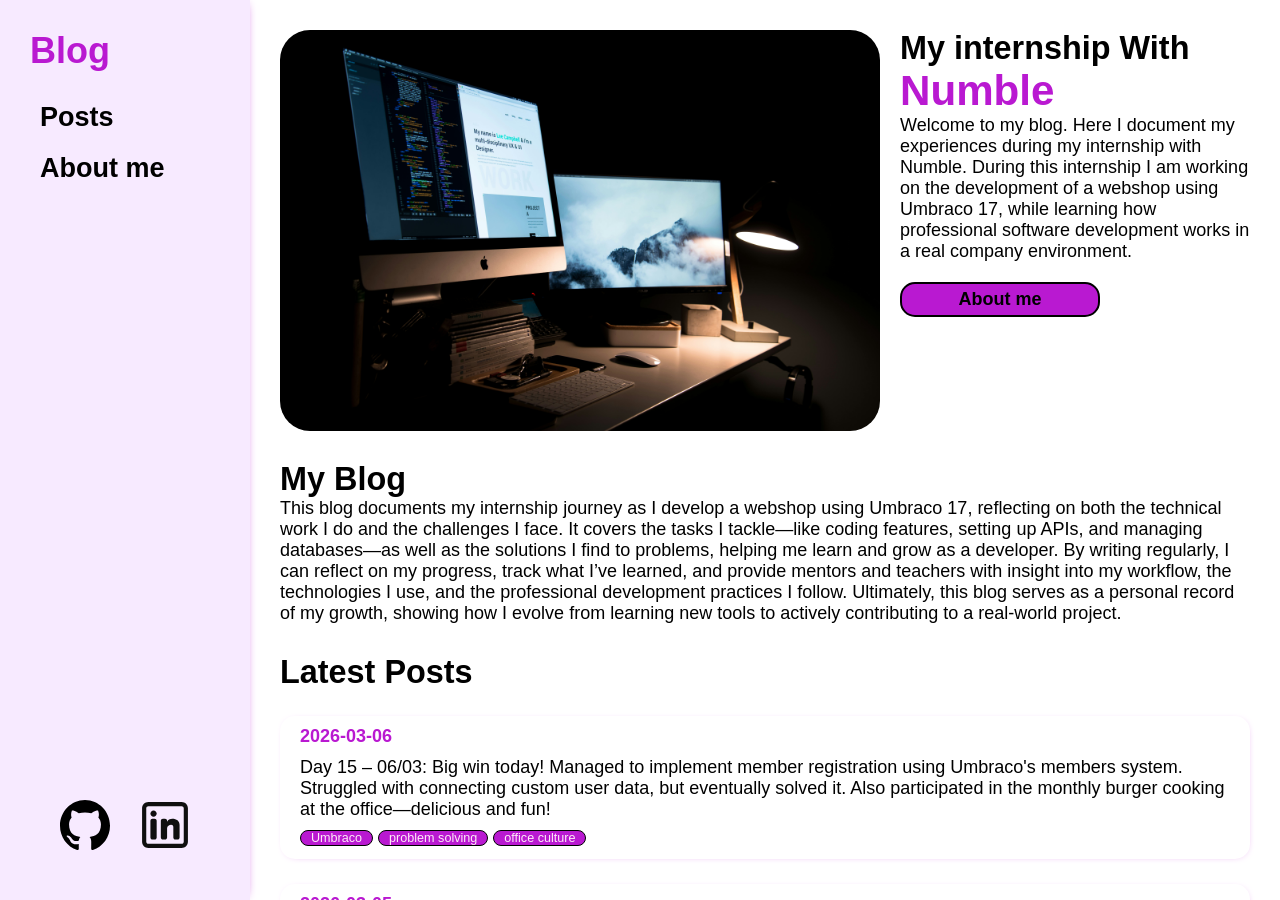
==== index.html @ bdcfe866 "initial commit" ====
<!DOCTYPE html>
<html lang="en">

<head>
    <meta charset="UTF-8">
    <meta name="viewport" content="width=device-width, initial-scale=1.0">
    <title>Blog</title>
    <link rel="stylesheet" href="css/styles.css">
</head>

<body>
    <div class="navbar container">
        <div>
            <a href="#" class="button-text">
                <h1>Blog</h1>
            </a>
        </div>
        <div class="nav-links">
            <a href="./blogPage.html">Posts</a>
            <a href="./about.html">About me</a>
        </div>

        <div class="socials">
            <a href="https://github.com/chr1s405" target="_blank">
                <div class="social-link">
                    <svg viewBox="0 0 20 20" version="1.1" xmlns="http://www.w3.org/2000/svg"
                        xmlns:xlink="http://www.w3.org/1999/xlink">
                        <g id="SVGRepo_bgCarrier" stroke-width="0"></g>
                        <g id="SVGRepo_tracerCarrier" stroke-linecap="round" stroke-linejoin="round"></g>
                        <g id="SVGRepo_iconCarrier">
                            <title>github [#142]</title>
                            <desc>Created with Sketch.</desc>
                            <defs> </defs>
                            <g id="Page-1" stroke="none" stroke-width="1" fill="none" fill-rule="evenodd">
                                <g id="Dribbble-Light-Preview" transform="translate(-140.000000, -7559.000000)"
                                    fill="#000000">
                                    <g id="icons" transform="translate(56.000000, 160.000000)">
                                        <path
                                            d="M94,7399 C99.523,7399 104,7403.59 104,7409.253 C104,7413.782 101.138,7417.624 97.167,7418.981 C96.66,7419.082 96.48,7418.762 96.48,7418.489 C96.48,7418.151 96.492,7417.047 96.492,7415.675 C96.492,7414.719 96.172,7414.095 95.813,7413.777 C98.04,7413.523 100.38,7412.656 100.38,7408.718 C100.38,7407.598 99.992,7406.684 99.35,7405.966 C99.454,7405.707 99.797,7404.664 99.252,7403.252 C99.252,7403.252 98.414,7402.977 96.505,7404.303 C95.706,7404.076 94.85,7403.962 94,7403.958 C93.15,7403.962 92.295,7404.076 91.497,7404.303 C89.586,7402.977 88.746,7403.252 88.746,7403.252 C88.203,7404.664 88.546,7405.707 88.649,7405.966 C88.01,7406.684 87.619,7407.598 87.619,7408.718 C87.619,7412.646 89.954,7413.526 92.175,7413.785 C91.889,7414.041 91.63,7414.493 91.54,7415.156 C90.97,7415.418 89.522,7415.871 88.63,7414.304 C88.63,7414.304 88.101,7413.319 87.097,7413.247 C87.097,7413.247 86.122,7413.234 87.029,7413.87 C87.029,7413.87 87.684,7414.185 88.139,7415.37 C88.139,7415.37 88.726,7417.2 91.508,7416.58 C91.513,7417.437 91.522,7418.245 91.522,7418.489 C91.522,7418.76 91.338,7419.077 90.839,7418.982 C86.865,7417.627 84,7413.783 84,7409.253 C84,7403.59 88.478,7399 94,7399"
                                            id="github-[#142]"> </path>
                                    </g>
                                </g>
                            </g>
                        </g>
                    </svg>
                </div>
            </a>
            <a href="https://www.linkedin.com/in/christian-mens-156444340" target="_blank">
                <div>
                    <svg viewBox="0 0 24 24" xmlns="http://www.w3.org/2000/svg">
                        <g id="SVGRepo_bgCarrier" stroke-width="0"></g>
                        <g id="SVGRepo_tracerCarrier" stroke-linecap="round" stroke-linejoin="round"></g>
                        <g id="SVGRepo_iconCarrier">
                            <path
                                d="M6.5 8C7.32843 8 8 7.32843 8 6.5C8 5.67157 7.32843 5 6.5 5C5.67157 5 5 5.67157 5 6.5C5 7.32843 5.67157 8 6.5 8Z"
                                fill="#0F0F0F"></path>
                            <path
                                d="M5 10C5 9.44772 5.44772 9 6 9H7C7.55228 9 8 9.44771 8 10V18C8 18.5523 7.55228 19 7 19H6C5.44772 19 5 18.5523 5 18V10Z"
                                fill="#0F0F0F"></path>
                            <path
                                d="M11 19H12C12.5523 19 13 18.5523 13 18V13.5C13 12 16 11 16 13V18.0004C16 18.5527 16.4477 19 17 19H18C18.5523 19 19 18.5523 19 18V12C19 10 17.5 9 15.5 9C13.5 9 13 10.5 13 10.5V10C13 9.44771 12.5523 9 12 9H11C10.4477 9 10 9.44772 10 10V18C10 18.5523 10.4477 19 11 19Z"
                                fill="#0F0F0F"></path>
                            <path fill-rule="evenodd" clip-rule="evenodd"
                                d="M20 1C21.6569 1 23 2.34315 23 4V20C23 21.6569 21.6569 23 20 23H4C2.34315 23 1 21.6569 1 20V4C1 2.34315 2.34315 1 4 1H20ZM20 3C20.5523 3 21 3.44772 21 4V20C21 20.5523 20.5523 21 20 21H4C3.44772 21 3 20.5523 3 20V4C3 3.44772 3.44772 3 4 3H20Z"
                                fill="#0F0F0F"></path>
                        </g>
                    </svg>
                </div>
            </a>
        </div>
    </div>
    <div class="page container">
        <div class="intro-area text-area">
            <img src="./assets/img/web-dev.jpg" />
            <h2>My internship With<br><Span>Numble</Span></h2>
            <p>Welcome to my blog. Here I document my experiences during my internship with Numble. During this
                internship I am working on the development of a webshop using Umbraco 17, while learning how
                professional software development works in a real company environment.
            </p>
            <a href="./about.html" class="button">About me</a>
        </div>
        <div class="container col">
            <div class="content-about-blog col">
                <h2>My Blog</h2>
                <p>
                    This blog documents my internship journey as I develop a webshop using Umbraco 17, reflecting on
                    both the technical work I do and the challenges I face. It covers the tasks I tackle—like coding
                    features, setting up APIs, and managing databases—as well as the solutions I find to problems,
                    helping me learn and grow as a developer. By writing regularly, I can reflect on my progress, track
                    what I’ve learned, and provide mentors and teachers with insight into my workflow, the technologies
                    I use, and the professional development practices I follow. Ultimately, this blog serves as a
                    personal record of my growth, showing how I evolve from learning new tools to actively contributing
                    to a real-world project.
                </p>
            </div>
            <div class="blog-items">
                <h2>Latest Posts</h2>
                <template id="blog-item-template">
                <div class="blog-item">
                    <div class="blog-item-header">
                        <h3 class="createdAt"></h3>
                    </div>
                    <div class="blog-item-content">
                        <p class="text"></p>
                    </div>
                    <div class="blog-item-buttons">
                        <div class="blog-item-tags">
                            <template id="blog-item-tags-template">
                                <span class="tag"></span>
                            </template>
                        </div>
                        <button class="button-text readMore" onclick="readMore(this)">read more</button>
                    </div>
                </div>
            </template>
            </div>
        </div>

    </div>

    <script>
        fetch("./data/posts.json")
            .then((res, err) => res.json())
            .then((posts, err) => {
                posts.slice(-3).reverse().forEach(post => CreatePost(post));
            })

        const blogPostContainer = document.querySelector(".blog-items");
        const blogPostTemplate = blogPostContainer.querySelector("#blog-item-template");
        const CreatePost = (post) => {
            const clone = blogPostTemplate.content.cloneNode(true);
            clone.querySelector(".createdAt").textContent = post.createdAt;
            clone.querySelector(".text").textContent = post.text;


            const tagContainer = clone.querySelector(".blog-item-tags")
            const tagTemplate = tagContainer.querySelector("#blog-item-tags-template")
            Array.from(post.tags).forEach(tag => {
                const tagClone = tagTemplate.content.cloneNode(true);
                tagClone.querySelector(".tag").textContent = tag.name;
                tagContainer.appendChild(tagClone);
            })

            const textContainer = clone.querySelector(".blog-item-content").querySelector("p");
            const readMoreBtn = clone.querySelector(".readMore");
            blogPostContainer.appendChild(clone)

            if (textContainer.scrollHeight <= textContainer.clientHeight) {
                readMoreBtn.style.display = "none";
            }
        }
        const readMore = (button) => {
            const container = button.parentNode.parentNode;
            container.classList.toggle("expand")
            const expanded = container.classList.contains("expand")
            button.innerText = expanded ? "read less" : "read more";
        }
    </script>
</body>

</html>
---- css/styles.css ----
:root {
    --main-background-color: #ffffff;
    --second-background-color: #9900ff15;
    --primary-color: #b919d1;
    --accent-color: color-mix(var(--primary-color) 65%, rgb(0, 0, 0));
    --border-color: #000;
    --soft-text-color: #ffecf9;
}

* {
    font-family: 'Segoe UI', Tahoma, Geneva, Verdana, sans-serif;
    font-size: 18px;
    margin: 0;
    padding: 0;
    box-sizing: border-box;
}

body {
    display: flex;
    flex-direction: column;
    display: grid;
    grid-template-columns: 250px 1fr;
    width: 100vw;
    height: 100vh;
    background-color: var(--main-background-color);
}

div {
    display: flex;
}

h1 {
    font-size: 2em;
    color: var(--primary-color);
}

h2 {
    font-size: 1.8em;
}

h3 {
    color: var(--primary-color);
}

h2 span {
    font-family: 'Lucida Sans', 'Lucida Sans Regular', 'Lucida Grande', 'Lucida Sans Unicode', Geneva, Verdana, sans-serif;
    font-size: 1.3em;
    color: var(--primary-color);
}

a {
    text-decoration: none;
    font-weight: bold;
    color: var(--accent-color);
}

svg {
    height: 30px;
    aspect-ratio: 1;
}

form {
    display: flex;
    justify-content: center;
    align-items: center;
    width: 100%;
}

input {
    width: 100%;
    border: 2px solid var(--border-color);
    border-radius: 20px;
    padding: 1px 5px;
}

textarea {
    padding: 10px;
    width: 100%;
    border: 2px solid var(--border-color);
    border-radius: 10px;
}

/* button */
button,
.button {
    cursor: pointer;
    text-align: center;
    width: 200px;
    padding: 5px 2px;
    margin: 20px 0;
    background-color: var(--primary-color);
    border: 2px solid var(--border-color);
    border-radius: 15px;
}

button:has(svg) {
    width: auto;
    height: auto;
    margin: 0;
    padding: 0;
    background-color: transparent;
    border: none;
}

.button-text {
    cursor: pointer;
    width: max-content;
    height: max-content;
    margin: 0;
    padding: 0;
    color: var(--primary-color);
    background-color: transparent;
    border: none;
    text-align: right;

}
a.button{
    display: flex;
    justify-content: center;
}

button:hover,
.button:hover,
.text-button:hover,
a:hover {
    filter: brightness(1.4);
}

button:active,
.button:active,
.text-button:active,
a:hover {
    filter: brightness(1.2);
}

/*  */
li {
    list-style-type: disc;
    list-style-position: inside;
}

label:has(.search-bar){
    position: relative;
}
label:has(.search-bar) svg{
    position: absolute;
    top: 0;
    right: 1px;
    height: 100%;
    padding: 5px;
}
.container {
    width: 100%;
    height: 100%;
    padding: 30px;
    gap: 30px;
}

.container>.container {
    padding: 0;
}

.expand.expand {
    max-height: max-content;
}

.active {
    font-size: 1.1em;
    background-color: var(--main-background-color);
    border-radius: 20px;
}

.col {
    flex-direction: column;
}

.navbar {
    flex-direction: column;
    height: auto;
    gap: 20px;
    background-color: var(--second-background-color);
    box-shadow: 0 0 10px -5px var(--primary-color);
}

.nav-links {
    flex-direction: column;
}

.nav-links>* {
    font-size: 1.5em;
    width: 100%;
    padding: 10px;
    margin: auto;
}

.page {
    flex-direction: column;
    overflow-y: scroll;
}

.intro-area.text-area img {
    width: 100%;
    max-width: 600px;
    border-radius: 30px;
}
.posts-header{
    justify-content: space-between;
    align-items: center;
    gap: 30px;
    padding: 20px;
    background-color: var(--second-background-color);
    border-radius: 20px;
}

.blog-items {
    flex-direction: column;
    gap: 25px;
}

.blog-item {
    flex-direction: column;
    height: auto;
    max-height: 160px;
    gap: 10px;
    padding: 10px 20px;
    border-radius: 15px;
    box-shadow: 1px 1px 10px -7px var(--primary-color);
}

.blog-item-header {
    gap: 8px;
}

.blog-item-header svg {
    height: 20px;
    aspect-ratio: 1;
}

.item-settings {
    font-weight: bolder;
    margin-left: auto;
}

.blog-item-tags {
    flex: 2;
    flex-wrap: wrap;
}

.tag {
    display: block;
    color: var(--soft-text-color);
    font-size: .7em;
    font-weight: 500;
    width: max-content;
    padding: 0px 10px;
    margin-right: 5px;
    margin-bottom: 3px;
    background-color: var(--primary-color);
    border: 1px solid var(--border-color);
    border-radius: 20px;
}

.blog-item-content {
    flex-direction: column;
    flex: 1;
    min-height: 0;
}

.blog-item-content p {
    overflow: hidden;
}

.blog-item-buttons {
    justify-content: space-between;
}
.blog-item-buttons button{
    flex: 1;
}

.text-area {
    display: block;
}
.text-area img {
    float: left;
    max-width: 300px;
    border-radius: 30px;
    margin-right: 20px;
}

.socials {
    justify-content: center;
    align-items: center;
    width: 100%;
    padding: 20px;
    margin-top: auto;
    gap: 30px;
    ;
}

.socials svg {
    height: 50px;
}

@media (max-width: 768px) {
    body {
        grid-template-columns: 1fr;
    }

    .socials {
        display: none;
    }

    .navbar{
        flex-direction: row;
        justify-content: space-between;
    }
    .nav-links {
        flex-direction: row;
    }

    .nav-links>* {
        font-size: 1em;
        padding: 10px;
        width: auto;
    }
    .button{
        width: 100%;
    }
    .intro-area.text-area img{
        margin: 0;
        max-width: 700px;
    }
}
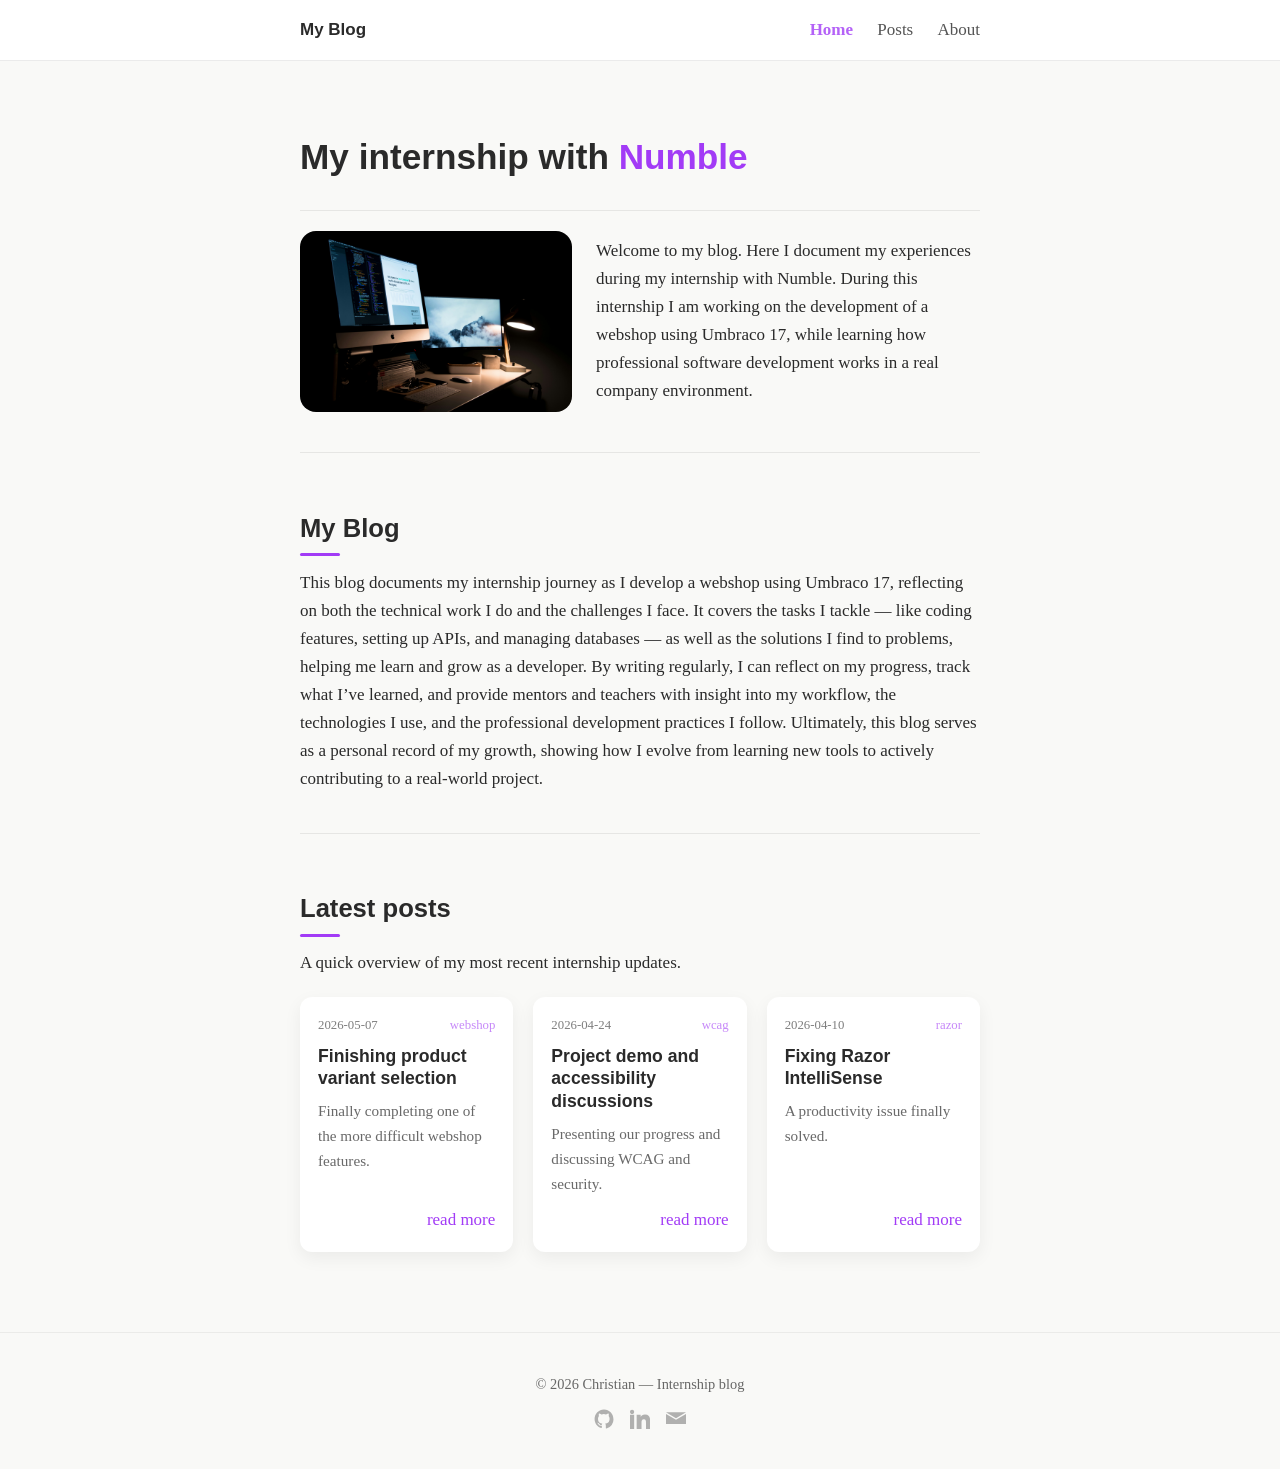
==== commit 119a29fd: "reworked blog visuals" ====
--- a/index.html
+++ b/index.html
@@ -2,160 +2,99 @@
 <html lang="en">
 
 <head>
-    <meta charset="UTF-8">
-    <meta name="viewport" content="width=device-width, initial-scale=1.0">
-    <title>Blog</title>
-    <link rel="stylesheet" href="css/styles.css">
+  <meta charset="UTF-8">
+  <meta name="viewport" content="width=device-width, initial-scale=1.0">
+  <title>Blog</title>
+  <link rel="stylesheet" href="css/styles2.css">
 </head>
 
 <body>
-    <div class="navbar container">
-        <div>
-            <a href="#" class="button-text">
-                <h1>Blog</h1>
-            </a>
-        </div>
-        <div class="nav-links">
-            <a href="./blogPage.html">Posts</a>
-            <a href="./about.html">About me</a>
-        </div>
+  <header class="site-header">
+    <div class="container header-inner">
+      <div class="logo">My Blog</div>
 
-        <div class="socials">
-            <a href="https://github.com/chr1s405" target="_blank">
-                <div class="social-link">
-                    <svg viewBox="0 0 20 20" version="1.1" xmlns="http://www.w3.org/2000/svg"
-                        xmlns:xlink="http://www.w3.org/1999/xlink">
-                        <g id="SVGRepo_bgCarrier" stroke-width="0"></g>
-                        <g id="SVGRepo_tracerCarrier" stroke-linecap="round" stroke-linejoin="round"></g>
-                        <g id="SVGRepo_iconCarrier">
-                            <title>github [#142]</title>
-                            <desc>Created with Sketch.</desc>
-                            <defs> </defs>
-                            <g id="Page-1" stroke="none" stroke-width="1" fill="none" fill-rule="evenodd">
-                                <g id="Dribbble-Light-Preview" transform="translate(-140.000000, -7559.000000)"
-                                    fill="#000000">
-                                    <g id="icons" transform="translate(56.000000, 160.000000)">
-                                        <path
-                                            d="M94,7399 C99.523,7399 104,7403.59 104,7409.253 C104,7413.782 101.138,7417.624 97.167,7418.981 C96.66,7419.082 96.48,7418.762 96.48,7418.489 C96.48,7418.151 96.492,7417.047 96.492,7415.675 C96.492,7414.719 96.172,7414.095 95.813,7413.777 C98.04,7413.523 100.38,7412.656 100.38,7408.718 C100.38,7407.598 99.992,7406.684 99.35,7405.966 C99.454,7405.707 99.797,7404.664 99.252,7403.252 C99.252,7403.252 98.414,7402.977 96.505,7404.303 C95.706,7404.076 94.85,7403.962 94,7403.958 C93.15,7403.962 92.295,7404.076 91.497,7404.303 C89.586,7402.977 88.746,7403.252 88.746,7403.252 C88.203,7404.664 88.546,7405.707 88.649,7405.966 C88.01,7406.684 87.619,7407.598 87.619,7408.718 C87.619,7412.646 89.954,7413.526 92.175,7413.785 C91.889,7414.041 91.63,7414.493 91.54,7415.156 C90.97,7415.418 89.522,7415.871 88.63,7414.304 C88.63,7414.304 88.101,7413.319 87.097,7413.247 C87.097,7413.247 86.122,7413.234 87.029,7413.87 C87.029,7413.87 87.684,7414.185 88.139,7415.37 C88.139,7415.37 88.726,7417.2 91.508,7416.58 C91.513,7417.437 91.522,7418.245 91.522,7418.489 C91.522,7418.76 91.338,7419.077 90.839,7418.982 C86.865,7417.627 84,7413.783 84,7409.253 C84,7403.59 88.478,7399 94,7399"
-                                            id="github-[#142]"> </path>
-                                    </g>
-                                </g>
-                            </g>
-                        </g>
-                    </svg>
-                </div>
-            </a>
-            <a href="https://www.linkedin.com/in/christian-mens-156444340" target="_blank">
-                <div>
-                    <svg viewBox="0 0 24 24" xmlns="http://www.w3.org/2000/svg">
-                        <g id="SVGRepo_bgCarrier" stroke-width="0"></g>
-                        <g id="SVGRepo_tracerCarrier" stroke-linecap="round" stroke-linejoin="round"></g>
-                        <g id="SVGRepo_iconCarrier">
-                            <path
-                                d="M6.5 8C7.32843 8 8 7.32843 8 6.5C8 5.67157 7.32843 5 6.5 5C5.67157 5 5 5.67157 5 6.5C5 7.32843 5.67157 8 6.5 8Z"
-                                fill="#0F0F0F"></path>
-                            <path
-                                d="M5 10C5 9.44772 5.44772 9 6 9H7C7.55228 9 8 9.44771 8 10V18C8 18.5523 7.55228 19 7 19H6C5.44772 19 5 18.5523 5 18V10Z"
-                                fill="#0F0F0F"></path>
-                            <path
-                                d="M11 19H12C12.5523 19 13 18.5523 13 18V13.5C13 12 16 11 16 13V18.0004C16 18.5527 16.4477 19 17 19H18C18.5523 19 19 18.5523 19 18V12C19 10 17.5 9 15.5 9C13.5 9 13 10.5 13 10.5V10C13 9.44771 12.5523 9 12 9H11C10.4477 9 10 9.44772 10 10V18C10 18.5523 10.4477 19 11 19Z"
-                                fill="#0F0F0F"></path>
-                            <path fill-rule="evenodd" clip-rule="evenodd"
-                                d="M20 1C21.6569 1 23 2.34315 23 4V20C23 21.6569 21.6569 23 20 23H4C2.34315 23 1 21.6569 1 20V4C1 2.34315 2.34315 1 4 1H20ZM20 3C20.5523 3 21 3.44772 21 4V20C21 20.5523 20.5523 21 20 21H4C3.44772 21 3 20.5523 3 20V4C3 3.44772 3.44772 3 4 3H20Z"
-                                fill="#0F0F0F"></path>
-                        </g>
-                    </svg>
-                </div>
-            </a>
-        </div>
+      <nav>
+        <a href="/" class="active">Home</a>
+        <a href="/posts.html">Posts</a>
+        <a href="/about.html">About</a>
+      </nav>
     </div>
-    <div class="page container">
-        <div class="intro-area text-area">
-            <img src="./assets/img/web-dev.jpg" />
-            <h2>My internship With<br><Span>Numble</Span></h2>
-            <p>Welcome to my blog. Here I document my experiences during my internship with Numble. During this
-                internship I am working on the development of a webshop using Umbraco 17, while learning how
-                professional software development works in a real company environment.
-            </p>
-            <a href="./about.html" class="button">About me</a>
-        </div>
-        <div class="container col">
-            <div class="content-about-blog col">
-                <h2>My Blog</h2>
-                <p>
-                    This blog documents my internship journey as I develop a webshop using Umbraco 17, reflecting on
-                    both the technical work I do and the challenges I face. It covers the tasks I tackle—like coding
-                    features, setting up APIs, and managing databases—as well as the solutions I find to problems,
-                    helping me learn and grow as a developer. By writing regularly, I can reflect on my progress, track
-                    what I’ve learned, and provide mentors and teachers with insight into my workflow, the technologies
-                    I use, and the professional development practices I follow. Ultimately, this blog serves as a
-                    personal record of my growth, showing how I evolve from learning new tools to actively contributing
-                    to a real-world project.
-                </p>
+  </header>
+
+  <main class="container">
+    <h1>My internship with <span>Numble</span></h1>
+
+    <section class="intro">
+      <div class="intro-img">
+        <img src="./assets/img/web-dev.jpg" alt="sfeerfoto" />
+      </div>
+      <div class="intro-text">
+        <p>
+          Welcome to my blog. Here I document my experiences during my internship with Numble. During this internship I
+          am working on the development of a webshop using Umbraco 17, while learning how professional software
+          development works in a real company environment.
+        </p>
+      </div>
+    </section>
+
+    <section>
+      <h2>My Blog</h2>
+      <p>
+        This blog documents my internship journey as I develop a webshop using Umbraco 17, reflecting on both the
+        technical work I do and the challenges I face. It covers the tasks I tackle — like coding features, setting up
+        APIs, and managing databases — as well as the solutions I find to problems, helping me learn and grow as a
+        developer. By writing regularly, I can reflect on my progress, track what I’ve learned, and provide mentors and
+        teachers with insight into my workflow, the technologies I use, and the professional development practices I
+        follow. Ultimately, this blog serves as a personal record of my growth, showing how I evolve from learning new
+        tools to actively contributing to a real-world project.
+      </p>
+    </section>
+    <section class="latest-posts">
+      <h2>Latest posts</h2>
+      <p class="section-intro">
+        A quick overview of my most recent internship updates.
+      </p>
+
+      <div class="posts-grid" id="postsGrid">
+        <template id="post-template">
+          <div class="post-card">
+            <div class="post-meta">
+              <span class="date"></span>
+              <div class="tags"></div>
             </div>
-            <div class="blog-items">
-                <h2>Latest Posts</h2>
-                <template id="blog-item-template">
-                <div class="blog-item">
-                    <div class="blog-item-header">
-                        <h3 class="createdAt"></h3>
-                    </div>
-                    <div class="blog-item-content">
-                        <p class="text"></p>
-                    </div>
-                    <div class="blog-item-buttons">
-                        <div class="blog-item-tags">
-                            <template id="blog-item-tags-template">
-                                <span class="tag"></span>
-                            </template>
-                        </div>
-                        <button class="button-text readMore" onclick="readMore(this)">read more</button>
-                    </div>
-                </div>
-            </template>
-            </div>
-        </div>
 
+            <h3 class="title"></h3>
+            <p class="excerpt"></p>
+            <a class="read-more">read more</a>
+          </div>
+        </template>
+      </div>
+    </section>
+  </main>
+  <footer class="site-footer">
+    <div class="container footer-inner">
+      <p>© 2026 Christian — Internship blog</p>
+
+      <div class="socials">
+        <a href="https://github.com/chr1s405" target="_blank" class="icon" aria-label="GitHub">
+          <svg viewBox="0 0 24 24" class="icon">
+            <path d="M12 .5C5.7.5.7 5.6.7 12c0 5.1 3.3 9.4 7.9 10.9.6.1.8-.3.8-.6v-2.2c-3.2.7-3.9-1.4-3.9-1.4-.5-1.2-1.2-1.5-1.2-1.5-1-.7.1-.7.1-.7 1.1.1 1.7 1.1 1.7 1.1 1 .1.8 2.1 3.2 1.5.1-.8.4-1.3.7-1.6-2.5-.3-5.2-1.3-5.2-5.9 0-1.3.5-2.3 1.1-3.2-.1-.3-.5-1.5.1-3.1 0 0 .9-.3 3 1.2a10.5 10.5 0 0 1 5.5 0c2.1-1.5 3-1.2 3-1.2.6 1.6.2 2.8.1 3.1.7.9 1.1 1.9 1.1 3.2 0 4.6-2.7 5.6-5.3 5.9.4.4.8 1.1.8 2.2v3.2c0 .3.2.7.8.6A10.9 10.9 0 0 0 23.3 12C23.3 5.6 18.3.5 12 .5z"/>
+          </svg>
+        </a>
+        <a href="https://www.linkedin.com/in/christian-mens-156444340" target="_blank" class="icon" aria-label="LinkedIn">
+          <svg viewBox="0 0 24 24" class="icon">
+            <path d="M4.98 3.5C4.98 4.9 3.9 6 2.5 6S0 4.9 0 3.5 1.1 1 2.5 1 4.98 2.1 4.98 3.5zM0 24h5V7H0v17zM8 7h4.8v2.3h.1c.7-1.3 2.4-2.7 5-2.7 5.3 0 6.3 3.5 6.3 8V24h-5v-7.5c0-1.8 0-4.1-2.5-4.1s-2.9 2-2.9 4V24H8V7z"/>
+          </svg>
+        </a>
+        <a href="mailto:christian.arthurmens@gmail.com" class="icon" aria-label="Email">
+        <svg viewBox="0 0 24 24" class="icon">
+          <path d="M12 13L0 6v12h24V6l-12 7zM12 11L0 4h24L12 11z"/>
+        </svg>
+      </a>
+      </div>
     </div>
-
-    <script>
-        fetch("./data/posts.json")
-            .then((res, err) => res.json())
-            .then((posts, err) => {
-                posts.slice(-3).reverse().forEach(post => CreatePost(post));
-            })
-
-        const blogPostContainer = document.querySelector(".blog-items");
-        const blogPostTemplate = blogPostContainer.querySelector("#blog-item-template");
-        const CreatePost = (post) => {
-            const clone = blogPostTemplate.content.cloneNode(true);
-            clone.querySelector(".createdAt").textContent = post.createdAt;
-            clone.querySelector(".text").textContent = post.text;
-
-
-            const tagContainer = clone.querySelector(".blog-item-tags")
-            const tagTemplate = tagContainer.querySelector("#blog-item-tags-template")
-            Array.from(post.tags).forEach(tag => {
-                const tagClone = tagTemplate.content.cloneNode(true);
-                tagClone.querySelector(".tag").textContent = tag.name;
-                tagContainer.appendChild(tagClone);
-            })
-
-            const textContainer = clone.querySelector(".blog-item-content").querySelector("p");
-            const readMoreBtn = clone.querySelector(".readMore");
-            blogPostContainer.appendChild(clone)
-
-            if (textContainer.scrollHeight <= textContainer.clientHeight) {
-                readMoreBtn.style.display = "none";
-            }
-        }
-        const readMore = (button) => {
-            const container = button.parentNode.parentNode;
-            container.classList.toggle("expand")
-            const expanded = container.classList.contains("expand")
-            button.innerText = expanded ? "read less" : "read more";
-        }
-    </script>
+  </footer>
+  <script src="js/posts.js"></script>
 </body>
 
 </html>
--- a/css/styles2.css
+++ b/css/styles2.css
@@ -0,0 +1,359 @@
+:root {
+  --font-heading: 'Inter', sans-serif;
+  --font-body: 'Merriweather', serif;
+
+  --color-bg: #f9f9f7;
+  --color-text: #2a2a2a;
+  --color-accent: #a23bf6;
+
+  --max-width: 720px;
+}
+
+* {
+  margin: 0;
+  padding: 0;
+  box-sizing: border-box;
+}
+
+body {
+  font-family: var(--font-body);
+  font-size: 17px;
+  line-height: 1.65;
+  color: var(--color-text);
+  background: var(--color-bg);
+  margin: 0;
+}
+
+h1,
+h2,
+h3,
+h4 {
+  font-family: var(--font-heading);
+  line-height: 1.3;
+  margin-top: 1.5em;
+  margin-bottom: 0.5em;
+}
+
+h1 {
+  font-size: 2.2rem;
+  font-weight: 700;
+}
+
+h2 {
+  font-size: 1.6rem;
+  font-weight: 600;
+}
+
+h3 {
+  font-size: 1.3rem;
+  font-weight: 600;
+}
+
+h1 span {
+  color: var(--color-accent);
+  font-weight: 700;
+}
+
+h2 {
+  position: relative;
+}
+
+section>h2::after {
+  content: "";
+  display: block;
+  width: 40px;
+  height: 3px;
+  background: var(--color-accent);
+  margin-top: 8px;
+  border-radius: 2px;
+}
+
+p {
+  font-family: var(--font-body);
+}
+
+.container {
+  max-width: var(--max-width);
+  margin: 0 auto;
+  padding: 20px;
+}
+
+.site-header {
+  background: white;
+  border-bottom: 1px solid rgba(0, 0, 0, 0.08);
+  position: sticky;
+  top: 0;
+  z-index: 1000;
+}
+
+.header-inner {
+  display: flex;
+  justify-content: space-between;
+  align-items: center;
+  padding: 16px 20px;
+}
+
+.logo {
+  font-family: var(--font-heading);
+  font-weight: 700;
+}
+
+nav a {
+  margin-left: 20px;
+  text-decoration: none;
+  color: var(--color-text);
+  opacity: 0.8;
+}
+
+nav a:hover {
+  color: var(--color-accent);
+  opacity: 1;
+}
+
+nav a.active {
+  color: var(--color-accent);
+  font-weight: 600;
+}
+
+
+.site-footer {
+  margin-top: 60px;
+  padding: 20px 0;
+  border-top: 1px solid rgba(0,0,0,0.08);
+  text-align: center;
+  font-size: 0.9rem;
+  opacity: 0.7;
+}
+
+.footer-inner {
+  display: flex;
+  flex-direction: column;
+  align-items: center;
+  gap: 12px;
+}
+
+.socials {
+  display: flex;
+  gap: 16px;
+}
+
+.icon {
+  width: 20px;
+  height: 20px;
+  fill: var(--color-text);
+  opacity: 0.7;
+  transition: 0.2s ease;
+}
+
+.socials a:hover .icon {
+  fill: var(--color-accent);
+  opacity: 1;
+}
+
+
+main {
+  padding: 40px 20px;
+}
+
+section {
+  margin-top: 40px;
+  padding-top: 20px;
+  border-top: 1px solid rgba(0, 0, 0, 0.08);
+}
+
+.about section:first-child{
+  border-top: none;
+  margin-top: 0;
+  padding-top: 0;
+}
+
+.intro {
+  display: flex;
+  gap: 24px;
+  align-items: center;
+  margin: 30px 0;
+}
+
+.intro-img {
+  flex: 0 0 40%;
+  border-radius: 16px;
+  overflow: hidden;
+}
+
+.intro-img img {
+  display: block;
+  width: 100%;
+  height: 100%;
+  object-fit: cover;
+}
+
+.intro-text {
+  flex: 1;
+}
+
+/* Make it responsive */
+@media (max-width: 768px) {
+  .intro {
+    flex-direction: column;
+  }
+
+  .intro-img {
+    width: 100%;
+  }
+}
+
+.latest-posts {
+  margin-top: 40px;
+}
+
+.posts-grid {
+  display: grid;
+  grid-template-columns: repeat(3, 1fr);
+  gap: 20px;
+  margin-top: 20px;
+}
+
+.posts-list {
+  display: flex;
+  flex-direction: column;
+  gap: 20px;
+  margin-top: 20px;
+}
+
+.post-card {
+  display: flex;
+  flex-direction: column;
+  background: white;
+  padding: 18px;
+  border-radius: 12px;
+  box-shadow: 0 6px 18px rgba(0, 0, 0, 0.06);
+  transition: transform 0.2s ease, box-shadow 0.2s ease;
+  scroll-margin-top: 100px;
+}
+
+.post-card:hover {
+  transform: translateY(-3px);
+  box-shadow: 0 10px 24px rgba(0, 0, 0, 0.08);
+}
+
+.post-meta {
+  font-size: 0.8rem;
+  opacity: 0.6;
+  display: flex;
+  justify-content: space-between;
+  margin-bottom: 8px;
+}
+
+.tags {
+  display: flex;
+  flex-direction: row-reverse;
+  gap: 8px;
+  overflow: hidden;
+  color: var(--color-accent);
+  opacity: 1;
+}
+
+.tags .tag {
+  display: inline-flex;
+  align-items: center;
+  overflow: hidden;
+  white-space: nowrap;
+}
+
+.tags .tag:not(:first-child) {
+  display: none;
+}
+
+.post-card.open .tags .tag {
+  display: inline-flex;
+}
+
+.post-card h2 {
+  font-size: 1.3rem;
+  margin-top: 0px;
+  margin-bottom: 8px;
+}
+
+.post-card h3 {
+  font-size: 1.1rem;
+  margin-top: 0px;
+  margin-bottom: 8px;
+}
+
+.post-card p {
+  font-size: 0.95rem;
+  opacity: 0.85;
+}
+
+.post-card .excerpt{
+  flex: 1;
+  opacity: 0.7;
+}
+
+.post-card .content {
+  flex: 1;
+  overflow: hidden;
+  max-height: 0px;
+  opacity: 0;
+  transition: 
+  max-height 250ms ease,
+  opacity 0.3s ease;
+  
+}
+
+.post-card .content p:first-child{
+  margin-top: 15px;
+}
+
+.post-card.open .content {
+  display: block;
+  max-height: 1000px;
+  opacity: 1;
+  overflow-y: scroll;
+}
+
+.content::-webkit-scrollbar {
+  width: 6px;
+}
+.content::-webkit-scrollbar-track {
+  background: transparent;
+}
+.content::-webkit-scrollbar-thumb {
+  background: rgba(0, 0, 0, 0.2);
+  border-radius: 10px;
+}
+.content::-webkit-scrollbar-thumb:hover {
+  background: rgba(0, 0, 0, 0.35);
+}
+
+.read-more {
+  display: inline-block;
+  margin-top: 10px;
+  color: var(--color-accent);
+  text-decoration: none;
+  text-align: right;
+}
+
+.toggle-btn {
+  margin-top: 15px;
+  background: none;
+  border: none;
+  color: var(--color-accent);
+  cursor: pointer;
+  font-size: 0.95rem;
+  padding: 0;
+  text-align: right;
+}
+
+.toggle-btn:hover {
+  opacity: 0.8;
+}
+
+.tech-list {
+  margin-top: 10px;
+  padding-left: 20px;
+}
+
+.tech-list li {
+  margin-bottom: 6px;
+}
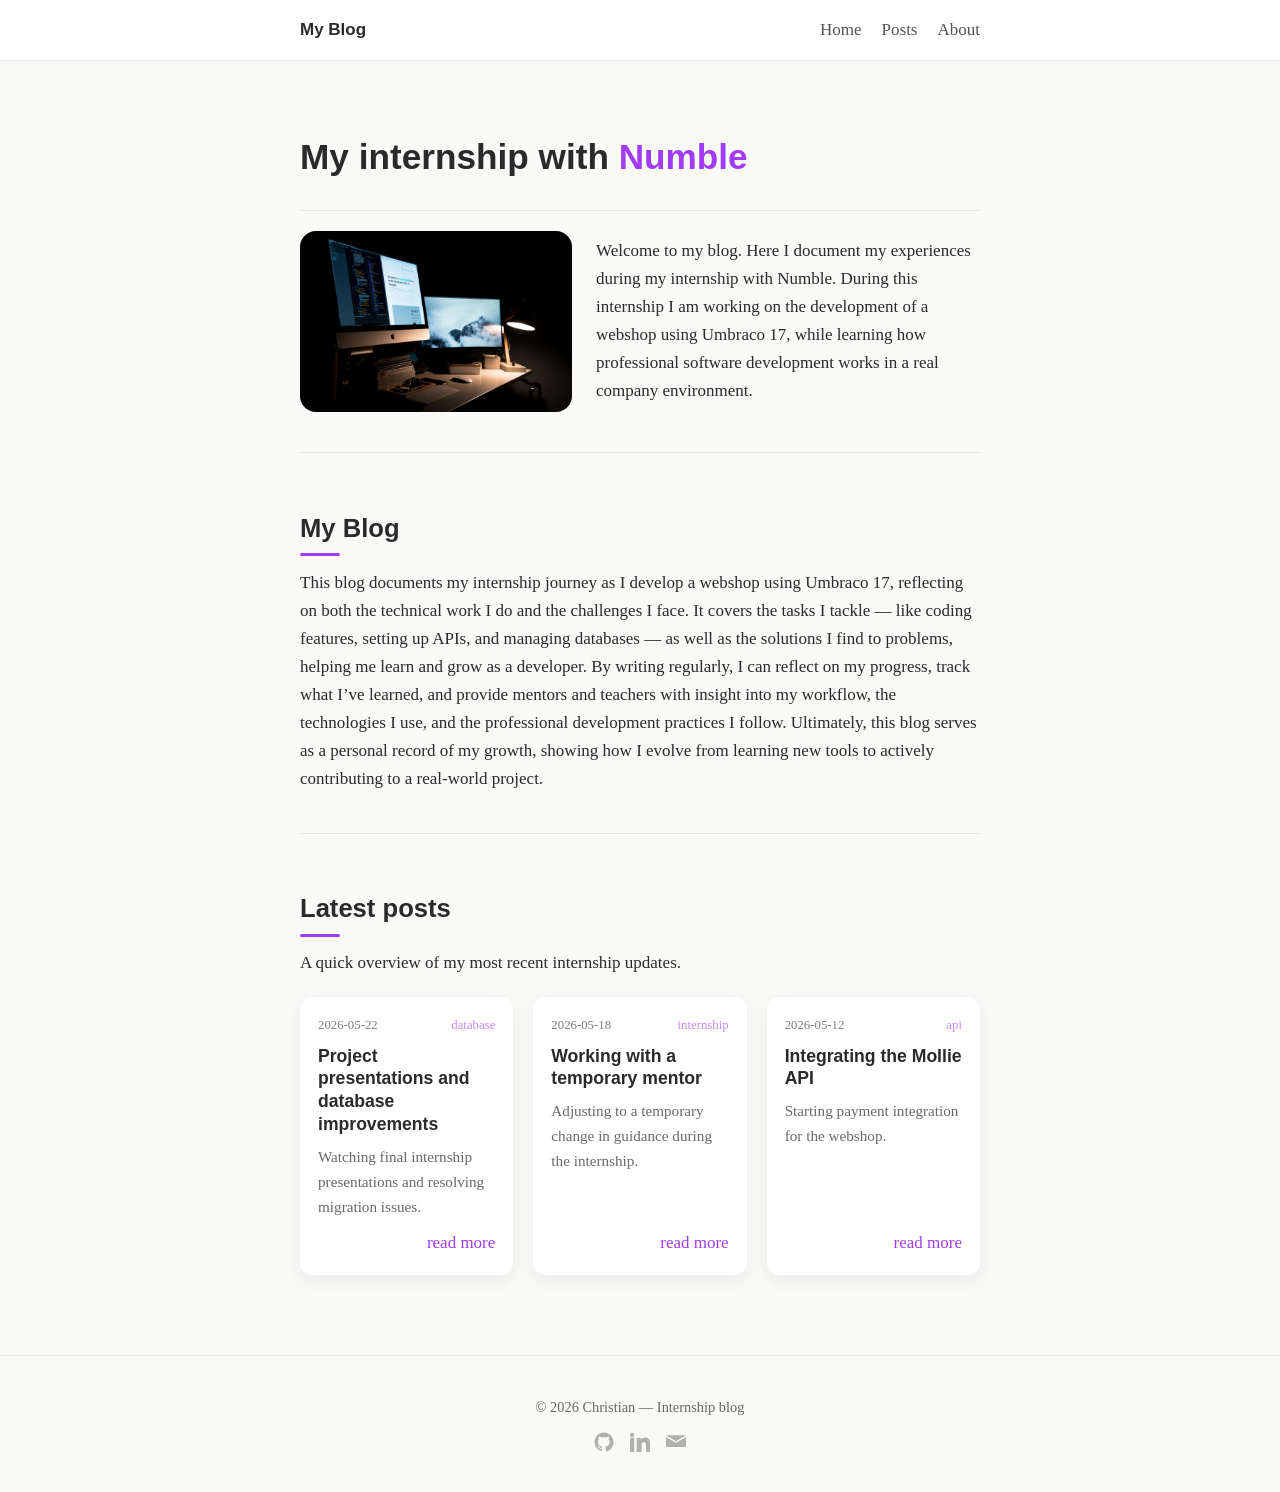
==== commit cfd78473: "reusable partials and respoonsive header" ====
--- a/index.html
+++ b/index.html
@@ -9,17 +9,7 @@
 </head>
 
 <body>
-  <header class="site-header">
-    <div class="container header-inner">
-      <div class="logo">My Blog</div>
-
-      <nav>
-        <a href="/" class="active">Home</a>
-        <a href="/posts.html">Posts</a>
-        <a href="/about.html">About</a>
-      </nav>
-    </div>
-  </header>
+  <div id="header"></div>
 
   <main class="container">
     <h1>My internship with <span>Numble</span></h1>
@@ -71,29 +61,10 @@
       </div>
     </section>
   </main>
-  <footer class="site-footer">
-    <div class="container footer-inner">
-      <p>© 2026 Christian — Internship blog</p>
-
-      <div class="socials">
-        <a href="https://github.com/chr1s405" target="_blank" class="icon" aria-label="GitHub">
-          <svg viewBox="0 0 24 24" class="icon">
-            <path d="M12 .5C5.7.5.7 5.6.7 12c0 5.1 3.3 9.4 7.9 10.9.6.1.8-.3.8-.6v-2.2c-3.2.7-3.9-1.4-3.9-1.4-.5-1.2-1.2-1.5-1.2-1.5-1-.7.1-.7.1-.7 1.1.1 1.7 1.1 1.7 1.1 1 .1.8 2.1 3.2 1.5.1-.8.4-1.3.7-1.6-2.5-.3-5.2-1.3-5.2-5.9 0-1.3.5-2.3 1.1-3.2-.1-.3-.5-1.5.1-3.1 0 0 .9-.3 3 1.2a10.5 10.5 0 0 1 5.5 0c2.1-1.5 3-1.2 3-1.2.6 1.6.2 2.8.1 3.1.7.9 1.1 1.9 1.1 3.2 0 4.6-2.7 5.6-5.3 5.9.4.4.8 1.1.8 2.2v3.2c0 .3.2.7.8.6A10.9 10.9 0 0 0 23.3 12C23.3 5.6 18.3.5 12 .5z"/>
-          </svg>
-        </a>
-        <a href="https://www.linkedin.com/in/christian-mens-156444340" target="_blank" class="icon" aria-label="LinkedIn">
-          <svg viewBox="0 0 24 24" class="icon">
-            <path d="M4.98 3.5C4.98 4.9 3.9 6 2.5 6S0 4.9 0 3.5 1.1 1 2.5 1 4.98 2.1 4.98 3.5zM0 24h5V7H0v17zM8 7h4.8v2.3h.1c.7-1.3 2.4-2.7 5-2.7 5.3 0 6.3 3.5 6.3 8V24h-5v-7.5c0-1.8 0-4.1-2.5-4.1s-2.9 2-2.9 4V24H8V7z"/>
-          </svg>
-        </a>
-        <a href="mailto:christian.arthurmens@gmail.com" class="icon" aria-label="Email">
-        <svg viewBox="0 0 24 24" class="icon">
-          <path d="M12 13L0 6v12h24V6l-12 7zM12 11L0 4h24L12 11z"/>
-        </svg>
-      </a>
-      </div>
-    </div>
-  </footer>
+  
+  <div id="footer"></div>
+  
+  <script src="js/layout.js"></script>
   <script src="js/posts.js"></script>
 </body>
 
--- a/css/styles2.css
+++ b/css/styles2.css
@@ -98,8 +98,16 @@
   font-weight: 700;
 }
 
+.menu-toggle {
+  display: none;
+}
+
+nav {
+  display: flex;
+  gap: 20px;
+}
+
 nav a {
-  margin-left: 20px;
   text-decoration: none;
   color: var(--color-text);
   opacity: 0.8;
@@ -113,6 +121,39 @@
 nav a.active {
   color: var(--color-accent);
   font-weight: 600;
+}
+
+@media (max-width: 700px) {
+
+  .menu-toggle {
+    display: block;
+    background: none;
+    border: none;
+    font-size: 1.5rem;
+    cursor: pointer;
+  }
+
+  nav {
+    display: none;
+    flex-direction: column;
+    position: absolute;
+    top: 70px;
+    right: 20px;
+    gap: 10px;
+    padding: 16px;
+    background: white;
+    border-radius: 12px;
+    box-shadow: 0 10px 30px rgba(0,0,0,0.08);
+
+  }
+
+  nav.open {
+    display: flex;
+  }
+
+  nav a {
+    margin: 0px 10px;
+  }
 }
 
 
@@ -211,6 +252,12 @@
   grid-template-columns: repeat(3, 1fr);
   gap: 20px;
   margin-top: 20px;
+}
+@media (max-width: 768px) {
+  .posts-grid {
+    grid-template-columns: none;
+    grid-template-rows: repeat(3, 1fr);
+  }
 }
 
 .posts-list {
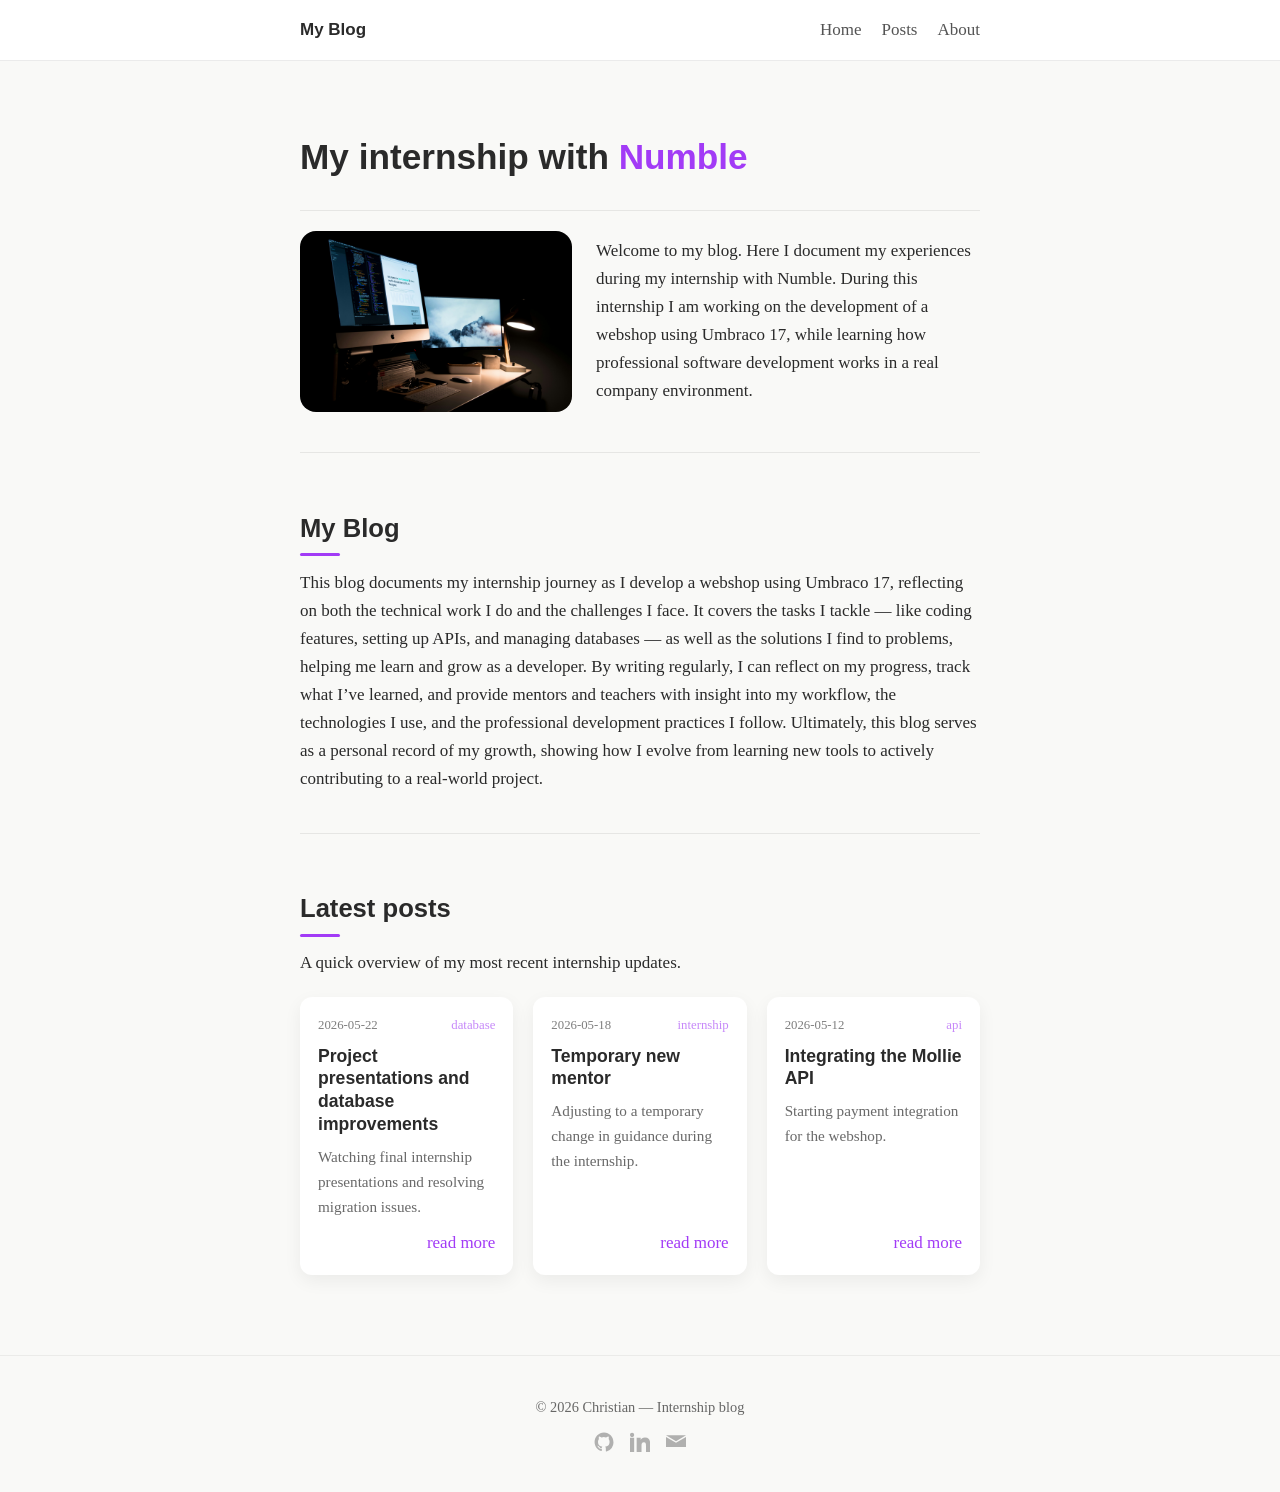
==== commit 561d8897: "added search on tags" ====
--- a/index.html
+++ b/index.html
@@ -5,11 +5,11 @@
   <meta charset="UTF-8">
   <meta name="viewport" content="width=device-width, initial-scale=1.0">
   <title>Blog</title>
-  <link rel="stylesheet" href="css/styles2.css">
+  <link rel="stylesheet" href="css/styles.css">
 </head>
 
 <body>
-  <div id="header"></div>
+  <header id="header" class="site-header"></header>
 
   <main class="container">
     <h1>My internship with <span>Numble</span></h1>
@@ -45,25 +45,25 @@
         A quick overview of my most recent internship updates.
       </p>
 
+      <template id="post-template">
+        <div class="post-card">
+          <div class="post-meta">
+            <span class="date"></span>
+            <div class="tags"></div>
+          </div>
+
+          <h3 class="title"></h3>
+          <p class="excerpt"></p>
+          <a class="read-more">read more</a>
+        </div>
+      </template>
       <div class="posts-grid" id="postsGrid">
-        <template id="post-template">
-          <div class="post-card">
-            <div class="post-meta">
-              <span class="date"></span>
-              <div class="tags"></div>
-            </div>
-
-            <h3 class="title"></h3>
-            <p class="excerpt"></p>
-            <a class="read-more">read more</a>
-          </div>
-        </template>
       </div>
     </section>
   </main>
   
-  <div id="footer"></div>
-  
+  <footer id="footer" class="site-footer"></footer>
+
   <script src="js/layout.js"></script>
   <script src="js/posts.js"></script>
 </body>
--- a/css/styles.css
+++ b/css/styles.css
@@ -0,0 +1,532 @@
+:root {
+  --font-heading: 'Inter', sans-serif;
+  --font-body: 'Merriweather', serif;
+
+  --color-bg: #f9f9f7;
+  --color-text: #2a2a2a;
+  --color-accent: #a23bf6;
+
+  --max-width: 720px;
+}
+
+* {
+  margin: 0;
+  padding: 0;
+  box-sizing: border-box;
+}
+
+body {
+  font-family: var(--font-body);
+  font-size: 17px;
+  line-height: 1.65;
+  color: var(--color-text);
+  background: var(--color-bg);
+  margin: 0;
+}
+
+h1,
+h2,
+h3,
+h4 {
+  font-family: var(--font-heading);
+  line-height: 1.3;
+  margin-top: 1.5em;
+  margin-bottom: 0.5em;
+}
+
+h1 {
+  font-size: 2.2rem;
+  font-weight: 700;
+}
+
+h2 {
+  font-size: 1.6rem;
+  font-weight: 600;
+}
+
+h3 {
+  font-size: 1.3rem;
+  font-weight: 600;
+}
+
+h1 span {
+  color: var(--color-accent);
+  font-weight: 700;
+}
+
+h2 {
+  position: relative;
+}
+
+section>h2::after {
+  content: "";
+  display: block;
+  width: 40px;
+  height: 3px;
+  background: var(--color-accent);
+  margin-top: 8px;
+  border-radius: 2px;
+}
+
+p {
+  font-family: var(--font-body);
+}
+
+.container {
+  max-width: var(--max-width);
+  margin: 0 auto;
+  padding: 20px;
+}
+
+.site-header {
+  background: white;
+  border-bottom: 1px solid rgba(0, 0, 0, 0.08);
+  position: sticky;
+  top: 0;
+  z-index: 1000;
+}
+
+.header-inner {
+  display: flex;
+  justify-content: space-between;
+  align-items: center;
+  padding: 16px 20px;
+}
+
+.logo {
+  font-family: var(--font-heading);
+  font-weight: 700;
+}
+
+.menu-toggle {
+  display: none;
+}
+
+nav {
+  display: flex;
+  gap: 20px;
+}
+
+nav a {
+  text-decoration: none;
+  color: var(--color-text);
+  opacity: 0.8;
+}
+
+nav a:hover {
+  color: var(--color-accent);
+  opacity: 1;
+}
+
+nav a.active {
+  color: var(--color-accent);
+  font-weight: 600;
+}
+
+@media (max-width: 700px) {
+
+  .menu-toggle {
+    display: block;
+    background: none;
+    border: none;
+    font-size: 1.5rem;
+    cursor: pointer;
+  }
+
+  nav {
+    display: none;
+    flex-direction: column;
+    position: absolute;
+    top: 70px;
+    right: 20px;
+    gap: 10px;
+    padding: 16px;
+    background: white;
+    border-radius: 12px;
+    box-shadow: 0 10px 30px rgba(0,0,0,0.08);
+
+  }
+
+  nav.open {
+    display: flex;
+  }
+
+  nav a {
+    margin: 0px 10px;
+  }
+}
+
+
+.site-footer {
+  margin-top: 60px;
+  padding: 20px 0;
+  border-top: 1px solid rgba(0,0,0,0.08);
+  text-align: center;
+  font-size: 0.9rem;
+  opacity: 0.7;
+}
+
+.footer-inner {
+  display: flex;
+  flex-direction: column;
+  align-items: center;
+  gap: 12px;
+}
+
+.socials {
+  display: flex;
+  gap: 16px;
+}
+
+.icon {
+  width: 20px;
+  height: 20px;
+  fill: var(--color-text);
+  opacity: 0.7;
+  transition: 0.2s ease;
+}
+
+.socials a:hover .icon {
+  fill: var(--color-accent);
+  opacity: 1;
+}
+
+
+main {
+  padding: 40px 20px;
+}
+
+section {
+  margin-top: 40px;
+  padding-top: 20px;
+  border-top: 1px solid rgba(0, 0, 0, 0.08);
+}
+
+.about section:first-child{
+  border-top: none;
+  margin-top: 0;
+  padding-top: 0;
+}
+
+.intro {
+  display: flex;
+  gap: 24px;
+  align-items: center;
+  margin: 30px 0;
+}
+
+.intro-img {
+  flex: 0 0 40%;
+  border-radius: 16px;
+  overflow: hidden;
+}
+
+.intro-img img {
+  display: block;
+  width: 100%;
+  height: 100%;
+  object-fit: cover;
+}
+
+.intro-text {
+  flex: 1;
+}
+
+/* Make it responsive */
+@media (max-width: 768px) {
+  .intro {
+    flex-direction: column;
+  }
+
+  .intro-img {
+    width: 100%;
+  }
+}
+
+.latest-posts {
+  margin-top: 40px;
+}
+
+.posts-header {
+  display: flex;
+  justify-content: space-between;
+  align-items: flex-end;
+  gap: 20px;
+  flex-wrap: wrap;
+
+  font-size: 2.2rem;
+  margin-top: 1.5em;
+  margin-bottom: 0.5em;
+}
+
+.posts-header h1{
+  margin: 0px;
+}
+
+.posts-filters {
+  display: flex;
+  gap: 12px;
+  align-items: center;
+  flex-wrap: wrap;
+}
+
+.filter-group {
+  position: relative;
+  display: flex;
+  align-items: center;
+  background: white;
+  border: 1px solid rgba(0,0,0,0.08);
+  border-radius: 10px;
+  padding: 8px 10px;
+  transition: border-color 0.2s ease;
+}
+
+.filter-group:focus-within {
+  border-color: var(--color-accent);
+}
+
+.filter-group input,
+.filter-group select {
+  border: none;
+  outline: none;
+  font-size: 0.95rem;
+  background: transparent;
+}
+
+.filter-group.search {
+  min-width: 220px;
+}
+
+.filter-group .icon {
+  margin-right: 6px;
+  opacity: 0.6;
+}
+
+.filter-group .icon > *{
+  display: flex;
+  height: 100%;
+  width: 100%;
+  aspect-ratio: 1;
+}
+
+.autocomplete {
+  position: relative;
+  min-width: 240px;
+}
+
+.autocomplete-menu {
+  opacity: 0;
+  transform: translateY(-6px);
+  pointer-events: none;
+}
+
+.autocomplete.open .autocomplete-menu {
+  display: flex;
+  flex-direction: column;
+  gap: 2px;
+  position: absolute;
+  top: calc(100% + 8px);
+  left: 0;
+  width: 100%;
+  padding: 6px;
+  border: 1px solid rgba(0,0,0,0.08);
+  border-radius: 12px;
+  background: white;
+  box-shadow: 0 10px 30px rgba(0,0,0,0.08);
+  z-index: 50;
+  pointer-events: initial;
+  opacity: 1;
+  transform: translateY(0);
+  transition:
+    opacity 0.18s ease,
+    transform 0.18s ease;
+}
+
+/* .autocomplete-menu.hidden {
+  opacity: 0;
+  transform: translateY(-6px);
+  pointer-events: none;
+} */
+
+.autocomplete-item {
+  text-align: left;
+  font-size: 0.95rem;
+  color: var(--color-text);
+  width: 100%;
+  padding: 10px 12px;
+  border: none;
+  border-radius: 8px;
+  background: transparent;
+  cursor: pointer;
+  transition:
+    background 0.15s ease,
+    color 0.15s ease;
+}
+
+.autocomplete-item:hover,
+.autocomplete-item.active {
+  background: var(--color-bg);
+  color: var(--color-accent);
+}
+
+.autocomplete-item:focus {
+  outline: 1px solid var(--color-accent);
+}
+
+.posts-grid {
+  display: grid;
+  grid-template-columns: repeat(3, 1fr);
+  gap: 20px;
+  margin-top: 20px;
+}
+@media (max-width: 768px) {
+  .posts-grid {
+    grid-template-columns: none;
+    grid-template-rows: repeat(3, auto);
+  }
+}
+
+.posts-list {
+  display: flex;
+  flex-direction: column;
+  gap: 20px;
+  margin-top: 20px;
+}
+
+.post-card {
+  display: flex;
+  flex-direction: column;
+  background: white;
+  padding: 18px;
+  border-radius: 12px;
+  box-shadow: 0 6px 18px rgba(0, 0, 0, 0.06);
+  transition: transform 0.2s ease, box-shadow 0.2s ease;
+  scroll-margin-top: 100px;
+}
+
+.post-card:hover {
+  transform: translateY(-3px);
+  box-shadow: 0 10px 24px rgba(0, 0, 0, 0.08);
+}
+
+.post-meta {
+  font-size: 0.8rem;
+  opacity: 0.6;
+  display: flex;
+  justify-content: space-between;
+  margin-bottom: 8px;
+}
+
+.tags {
+  display: flex;
+  flex-direction: row-reverse;
+  gap: 8px;
+  overflow: hidden;
+  color: var(--color-accent);
+  opacity: 1;
+}
+
+.tags .tag {
+  display: inline-flex;
+  align-items: center;
+  overflow: hidden;
+  white-space: nowrap;
+}
+
+.tags .tag:not(:first-child) {
+  display: none;
+}
+
+.post-card.open .tags .tag {
+  display: inline-flex;
+}
+
+.post-card h2 {
+  font-size: 1.3rem;
+  margin-top: 0px;
+  margin-bottom: 8px;
+}
+
+.post-card h3 {
+  font-size: 1.1rem;
+  margin-top: 0px;
+  margin-bottom: 8px;
+}
+
+.post-card p {
+  font-size: 0.95rem;
+  opacity: 0.85;
+}
+
+.post-card .excerpt{
+  flex: 1;
+  opacity: 0.7;
+}
+
+.post-card .content {
+  flex: 1;
+  overflow: hidden;
+  max-height: 0px;
+  opacity: 0;
+  transition: 
+  max-height 250ms ease,
+  opacity 0.3s ease;
+  
+}
+
+.post-card .content p:first-child{
+  margin-top: 15px;
+}
+
+.post-card.open .content {
+  display: block;
+  max-height: 1000px;
+  opacity: 1;
+  overflow-y: scroll;
+}
+
+.content::-webkit-scrollbar {
+  width: 6px;
+}
+.content::-webkit-scrollbar-track {
+  background: transparent;
+}
+.content::-webkit-scrollbar-thumb {
+  background: rgba(0, 0, 0, 0.2);
+  border-radius: 10px;
+}
+.content::-webkit-scrollbar-thumb:hover {
+  background: rgba(0, 0, 0, 0.35);
+}
+
+.read-more {
+  display: inline-block;
+  margin-top: 10px;
+  color: var(--color-accent);
+  text-decoration: none;
+  text-align: right;
+}
+
+.toggle-btn {
+  margin-top: 15px;
+  background: none;
+  border: none;
+  color: var(--color-accent);
+  cursor: pointer;
+  font-size: 0.95rem;
+  padding: 0;
+  text-align: right;
+}
+
+.toggle-btn:hover {
+  opacity: 0.8;
+}
+
+.tech-list {
+  margin-top: 10px;
+  padding-left: 20px;
+}
+
+.tech-list li {
+  margin-bottom: 6px;
+}
